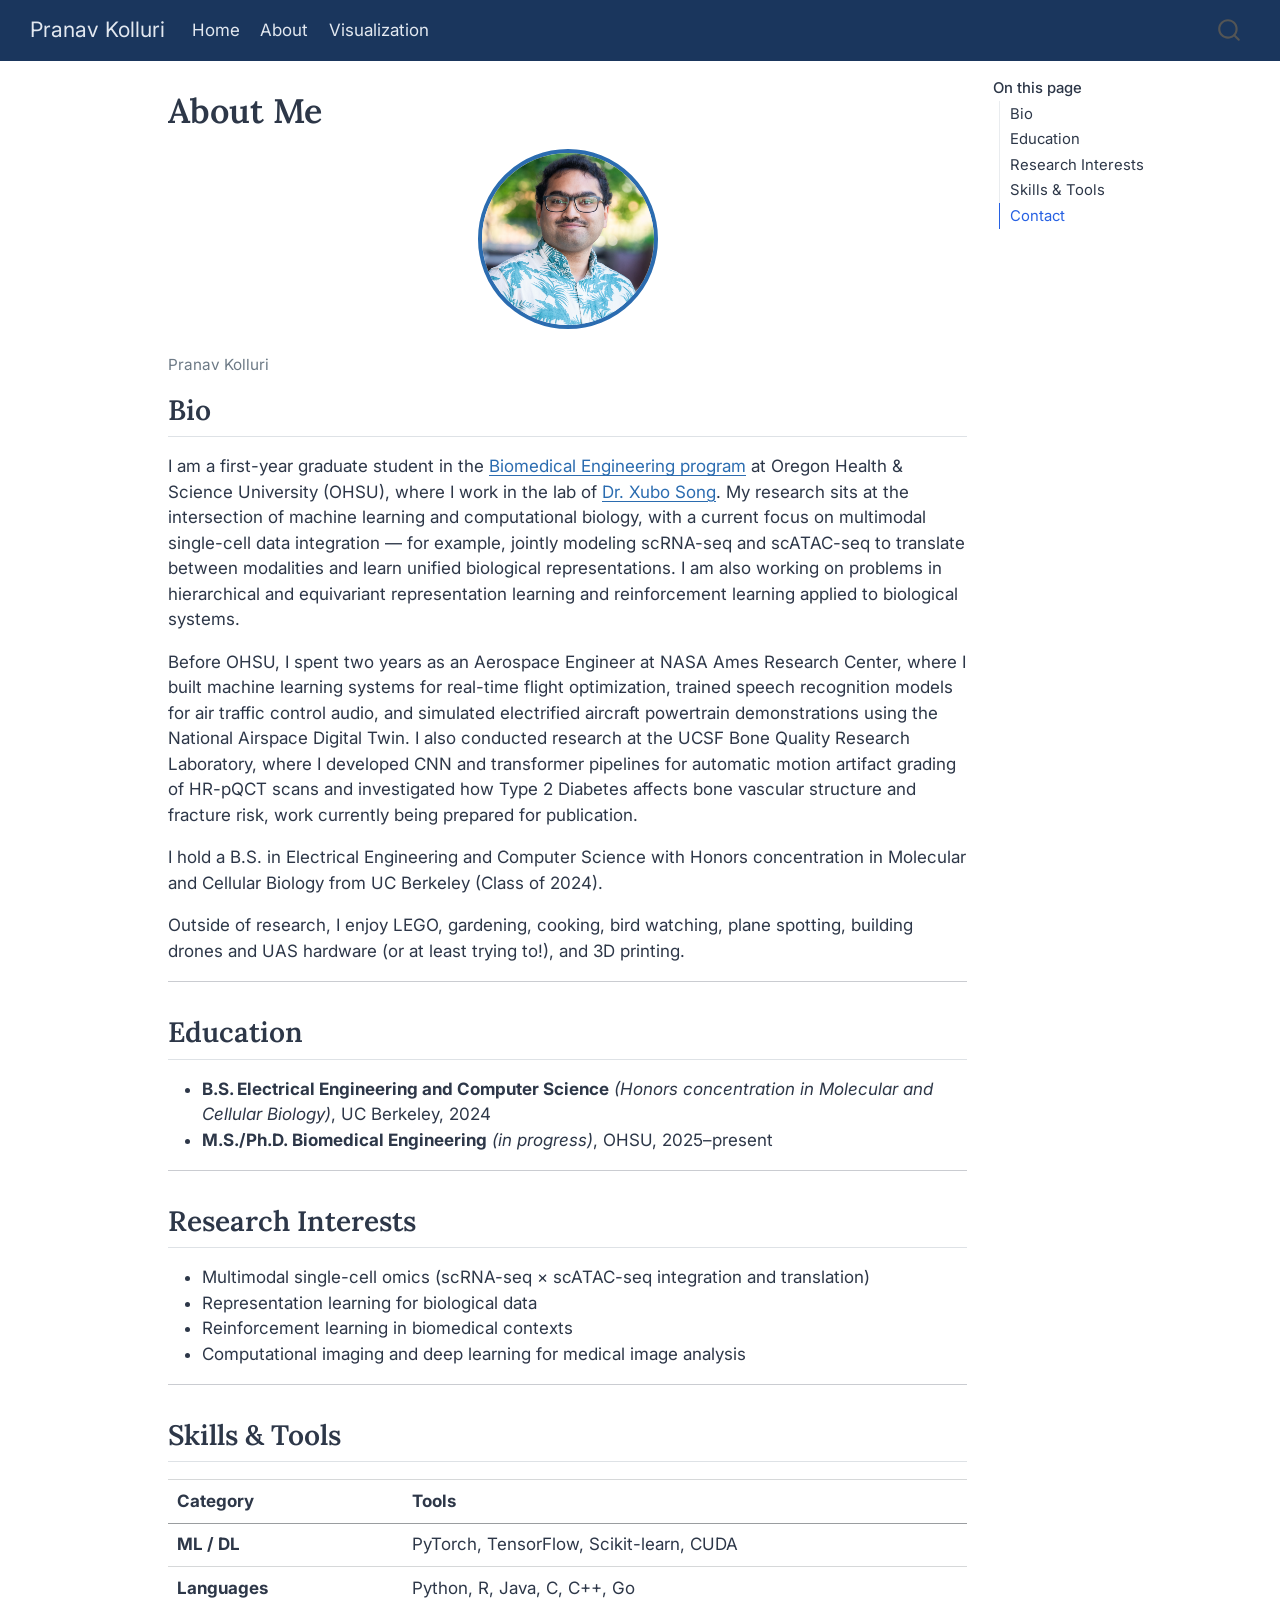
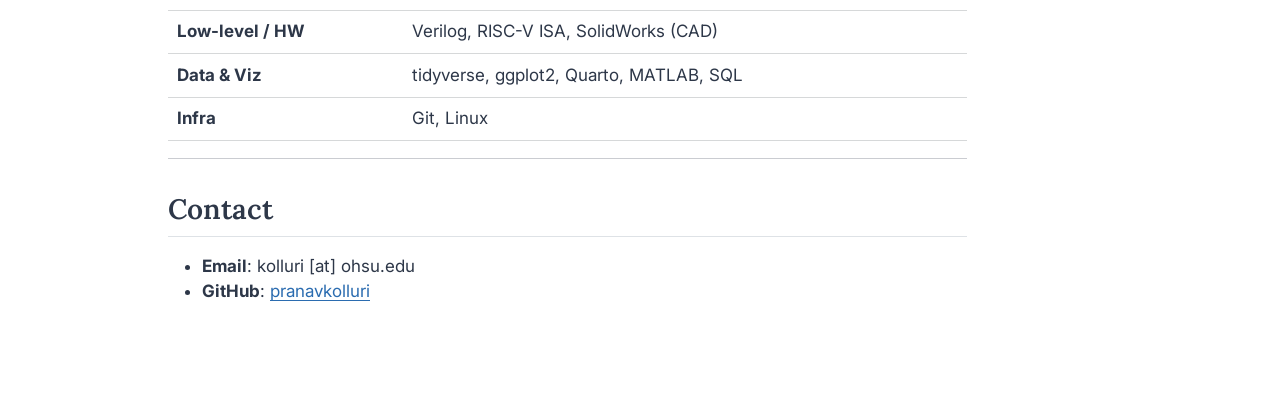
==== docs/about.html @ 1c48c171 "Initial portfolio site" ====
<!DOCTYPE html>
<html xmlns="http://www.w3.org/1999/xhtml" lang="en" xml:lang="en"><head>

<meta charset="utf-8">
<meta name="generator" content="quarto-1.9.37">

<meta name="viewport" content="width=device-width, initial-scale=1.0, user-scalable=yes">


<title>About Me – Pranav Kolluri</title>
<style>
/* Default styles provided by pandoc.
** See https://pandoc.org/MANUAL.html#variables-for-html for config info.
*/
code{white-space: pre-wrap;}
span.smallcaps{font-variant: small-caps;}
div.columns{display: flex; gap: min(4vw, 1.5em);}
div.column{flex: auto; overflow-x: auto;}
div.hanging-indent{margin-left: 1.5em; text-indent: -1.5em;}
ul.task-list{list-style: none;}
ul.task-list li input[type="checkbox"] {
  width: 0.8em;
  margin: 0 0.8em 0.2em -1em; /* quarto-specific, see https://github.com/quarto-dev/quarto-cli/issues/4556 */ 
  vertical-align: middle;
}
</style>


<script src="site_libs/quarto-nav/quarto-nav.js"></script>
<script src="site_libs/quarto-nav/headroom.min.js"></script>
<script src="site_libs/clipboard/clipboard.min.js"></script>
<script src="site_libs/quarto-search/autocomplete.umd.js"></script>
<script src="site_libs/quarto-search/fuse.min.js"></script>
<script src="site_libs/quarto-search/quarto-search.js"></script>
<meta name="quarto:offset" content="./">
<script src="site_libs/quarto-html/quarto.js" type="module"></script>
<script src="site_libs/quarto-html/tabsets/tabsets.js" type="module"></script>
<script src="site_libs/quarto-html/popper.min.js"></script>
<script src="site_libs/quarto-html/tippy.umd.min.js"></script>
<script src="site_libs/quarto-html/anchor.min.js"></script>
<link href="site_libs/quarto-html/tippy.css" rel="stylesheet">
<link href="site_libs/quarto-html/quarto-syntax-highlighting-7f8f88aac4f3542376d5c11b86a4c14d.css" rel="stylesheet" id="quarto-text-highlighting-styles">
<script src="site_libs/bootstrap/bootstrap.min.js"></script>
<link href="site_libs/bootstrap/bootstrap-icons.css" rel="stylesheet">
<link href="site_libs/bootstrap/bootstrap-158031087360bce0ff56dc785ce39e06.min.css" rel="stylesheet" append-hash="true" id="quarto-bootstrap" data-mode="light">
<script id="quarto-search-options" type="application/json">{
  "location": "navbar",
  "copy-button": false,
  "collapse-after": 3,
  "panel-placement": "end",
  "type": "overlay",
  "limit": 50,
  "keyboard-shortcut": [
    "f",
    "/",
    "s"
  ],
  "show-item-context": false,
  "language": {
    "search-no-results-text": "No results",
    "search-matching-documents-text": "matching documents",
    "search-copy-link-title": "Copy link to search",
    "search-hide-matches-text": "Hide additional matches",
    "search-more-match-text": "more match in this document",
    "search-more-matches-text": "more matches in this document",
    "search-clear-button-title": "Clear",
    "search-text-placeholder": "",
    "search-detached-cancel-button-title": "Cancel",
    "search-submit-button-title": "Submit",
    "search-label": "Search"
  }
}</script>


<link rel="stylesheet" href="styles.css">
</head>

<body class="nav-fixed quarto-light">

<div id="quarto-search-results"></div>
  <header id="quarto-header" class="headroom fixed-top">
    <nav class="navbar navbar-expand-lg " data-bs-theme="dark">
      <div class="navbar-container container-fluid">
      <div class="navbar-brand-container mx-auto">
    <a class="navbar-brand" href="./index.html">
    <span class="navbar-title">Pranav Kolluri</span>
    </a>
  </div>
            <div id="quarto-search" class="" title="Search"></div>
          <button class="navbar-toggler" type="button" data-bs-toggle="collapse" data-bs-target="#navbarCollapse" aria-controls="navbarCollapse" role="menu" aria-expanded="false" aria-label="Toggle navigation" onclick="if (window.quartoToggleHeadroom) { window.quartoToggleHeadroom(); }">
  <span class="navbar-toggler-icon"></span>
</button>
          <div class="collapse navbar-collapse" id="navbarCollapse">
            <ul class="navbar-nav navbar-nav-scroll me-auto">
  <li class="nav-item">
    <a class="nav-link" href="./index.html"> 
<span class="menu-text">Home</span></a>
  </li>  
  <li class="nav-item">
    <a class="nav-link active" href="./about.html" aria-current="page"> 
<span class="menu-text">About</span></a>
  </li>  
  <li class="nav-item">
    <a class="nav-link" href="./visualization.html"> 
<span class="menu-text">Visualization</span></a>
  </li>  
</ul>
          </div> <!-- /navcollapse -->
            <div class="quarto-navbar-tools">
</div>
      </div> <!-- /container-fluid -->
    </nav>
</header>
<!-- content -->
<div id="quarto-content" class="quarto-container page-columns page-rows-contents page-layout-article page-navbar">
<!-- sidebar -->
<!-- margin-sidebar -->
    <div id="quarto-margin-sidebar" class="sidebar margin-sidebar">
        <nav id="TOC" role="doc-toc" class="toc-active">
    <h2 id="toc-title">On this page</h2>
   
  <ul>
  <li><a href="#bio" id="toc-bio" class="nav-link active" data-scroll-target="#bio">Bio</a></li>
  <li><a href="#education" id="toc-education" class="nav-link" data-scroll-target="#education">Education</a></li>
  <li><a href="#research-interests" id="toc-research-interests" class="nav-link" data-scroll-target="#research-interests">Research Interests</a></li>
  <li><a href="#skills-tools" id="toc-skills-tools" class="nav-link" data-scroll-target="#skills-tools">Skills &amp; Tools</a></li>
  <li><a href="#contact" id="toc-contact" class="nav-link" data-scroll-target="#contact">Contact</a></li>
  </ul>
</nav>
    </div>
<!-- main -->
<main class="content" id="quarto-document-content">

<header id="title-block-header" class="quarto-title-block default">
<div class="quarto-title">
<h1 class="title">About Me</h1>
</div>



<div class="quarto-title-meta">

    
  
    
  </div>
  


</header>


<div class="quarto-figure quarto-figure-center">
<figure class="figure">
<p><img src="pjk_headshot.jpg" class="profile-photo img-fluid figure-img"></p>
<figcaption>Pranav Kolluri</figcaption>
</figure>
</div>
<section id="bio" class="level2">
<h2 class="anchored" data-anchor-id="bio">Bio</h2>
<p>I am a first-year graduate student in the <a href="https://www.ohsu.edu/school-of-medicine/biomedical-engineering">Biomedical Engineering program</a> at Oregon Health &amp; Science University (OHSU), where I work in the lab of <a href="https://www.ohsu.edu/people/xubo-song-phd">Dr.&nbsp;Xubo Song</a>. My research sits at the intersection of machine learning and computational biology, with a current focus on multimodal single-cell data integration — for example, jointly modeling scRNA-seq and scATAC-seq to translate between modalities and learn unified biological representations. I am also working on problems in hierarchical and equivariant representation learning and reinforcement learning applied to biological systems.</p>
<p>Before OHSU, I spent two years as an Aerospace Engineer at NASA Ames Research Center, where I built machine learning systems for real-time flight optimization, trained speech recognition models for air traffic control audio, and simulated electrified aircraft powertrain demonstrations using the National Airspace Digital Twin. I also conducted research at the UCSF Bone Quality Research Laboratory, where I developed CNN and transformer pipelines for automatic motion artifact grading of HR-pQCT scans and investigated how Type 2 Diabetes affects bone vascular structure and fracture risk, work currently being prepared for publication.</p>
<p>I hold a B.S. in Electrical Engineering and Computer Science with Honors concentration in Molecular and Cellular Biology from UC Berkeley (Class of 2024).</p>
<p>Outside of research, I enjoy LEGO, gardening, cooking, bird watching, plane spotting, building drones and UAS hardware (or at least trying to!), and 3D printing.</p>
<hr>
</section>
<section id="education" class="level2">
<h2 class="anchored" data-anchor-id="education">Education</h2>
<ul>
<li><strong>B.S. Electrical Engineering and Computer Science</strong> <em>(Honors concentration in Molecular and Cellular Biology)</em>, UC Berkeley, 2024</li>
<li><strong>M.S./Ph.D.&nbsp;Biomedical Engineering</strong> <em>(in progress)</em>, OHSU, 2025–present</li>
</ul>
<hr>
</section>
<section id="research-interests" class="level2">
<h2 class="anchored" data-anchor-id="research-interests">Research Interests</h2>
<ul>
<li>Multimodal single-cell omics (scRNA-seq × scATAC-seq integration and translation)</li>
<li>Representation learning for biological data</li>
<li>Reinforcement learning in biomedical contexts</li>
<li>Computational imaging and deep learning for medical image analysis</li>
</ul>
<hr>
</section>
<section id="skills-tools" class="level2">
<h2 class="anchored" data-anchor-id="skills-tools">Skills &amp; Tools</h2>
<table class="caption-top table">
<thead>
<tr class="header">
<th>Category</th>
<th>Tools</th>
</tr>
</thead>
<tbody>
<tr class="odd">
<td><strong>ML / DL</strong></td>
<td>PyTorch, TensorFlow, Scikit-learn, CUDA</td>
</tr>
<tr class="even">
<td><strong>Languages</strong></td>
<td>Python, R, Java, C, C++, Go</td>
</tr>
<tr class="odd">
<td><strong>Low-level / HW</strong></td>
<td>Verilog, RISC-V ISA, SolidWorks (CAD)</td>
</tr>
<tr class="even">
<td><strong>Data &amp; Viz</strong></td>
<td>tidyverse, ggplot2, Quarto, MATLAB, SQL</td>
</tr>
<tr class="odd">
<td><strong>Infra</strong></td>
<td>Git, Linux</td>
</tr>
</tbody>
</table>
<hr>
</section>
<section id="contact" class="level2">
<h2 class="anchored" data-anchor-id="contact">Contact</h2>
<ul>
<li><strong>Email</strong>: kolluri [at] ohsu.edu</li>
<li><strong>GitHub</strong>: <a href="https://github.com/pranavkolluri">pranavkolluri</a></li>
</ul>


</section>

</main> <!-- /main -->
<script id="quarto-html-after-body" type="application/javascript">
  window.document.addEventListener("DOMContentLoaded", function (event) {
    const icon = "";
    const anchorJS = new window.AnchorJS();
    anchorJS.options = {
      placement: 'right',
      icon: icon
    };
    anchorJS.add('.anchored');
    const isCodeAnnotation = (el) => {
      for (const clz of el.classList) {
        if (clz.startsWith('code-annotation-')) {                     
          return true;
        }
      }
      return false;
    }
    const onCopySuccess = function(e) {
      // button target
      const button = e.trigger;
      // don't keep focus
      button.blur();
      // flash "checked"
      button.classList.add('code-copy-button-checked');
      var currentTitle = button.getAttribute("title");
      button.setAttribute("title", "Copied!");
      let tooltip;
      if (window.bootstrap) {
        button.setAttribute("data-bs-toggle", "tooltip");
        button.setAttribute("data-bs-placement", "left");
        button.setAttribute("data-bs-title", "Copied!");
        tooltip = new bootstrap.Tooltip(button, 
          { trigger: "manual", 
            customClass: "code-copy-button-tooltip",
            offset: [0, -8]});
        tooltip.show();    
      }
      setTimeout(function() {
        if (tooltip) {
          tooltip.hide();
          button.removeAttribute("data-bs-title");
          button.removeAttribute("data-bs-toggle");
          button.removeAttribute("data-bs-placement");
        }
        button.setAttribute("title", currentTitle);
        button.classList.remove('code-copy-button-checked');
      }, 1000);
      // clear code selection
      e.clearSelection();
    }
    const getTextToCopy = function(trigger) {
      const outerScaffold = trigger.parentElement.cloneNode(true);
      const codeEl = outerScaffold.querySelector('code');
      for (const childEl of codeEl.children) {
        if (isCodeAnnotation(childEl)) {
          childEl.remove();
        }
      }
      return codeEl.innerText;
    }
    const clipboard = new window.ClipboardJS('.code-copy-button:not([data-in-quarto-modal])', {
      text: getTextToCopy
    });
    clipboard.on('success', onCopySuccess);
    if (window.document.getElementById('quarto-embedded-source-code-modal')) {
      const clipboardModal = new window.ClipboardJS('.code-copy-button[data-in-quarto-modal]', {
        text: getTextToCopy,
        container: window.document.getElementById('quarto-embedded-source-code-modal')
      });
      clipboardModal.on('success', onCopySuccess);
    }
      var localhostRegex = new RegExp(/^(?:http|https):\/\/localhost\:?[0-9]*\//);
      var mailtoRegex = new RegExp(/^mailto:/);
        var filterRegex = new RegExp("https:\/\/pranavkolluri\.github\.io\/personal_website");
      var isInternal = (href) => {
          return filterRegex.test(href) || localhostRegex.test(href) || mailtoRegex.test(href);
      }
      // Inspect non-navigation links and adorn them if external
     var links = window.document.querySelectorAll('a[href]:not(.nav-link):not(.navbar-brand):not(.toc-action):not(.sidebar-link):not(.sidebar-item-toggle):not(.pagination-link):not(.no-external):not([aria-hidden]):not(.dropdown-item):not(.quarto-navigation-tool):not(.about-link)');
      for (var i=0; i<links.length; i++) {
        const link = links[i];
        if (!isInternal(link.href)) {
          // undo the damage that might have been done by quarto-nav.js in the case of
          // links that we want to consider external
          if (link.dataset.originalHref !== undefined) {
            link.href = link.dataset.originalHref;
          }
        }
      }
    function tippyHover(el, contentFn, onTriggerFn, onUntriggerFn) {
      const config = {
        allowHTML: true,
        maxWidth: 500,
        delay: 100,
        arrow: false,
        appendTo: function(el) {
            return el.parentElement;
        },
        interactive: true,
        interactiveBorder: 10,
        theme: 'quarto',
        placement: 'bottom-start',
      };
      if (contentFn) {
        config.content = contentFn;
      }
      if (onTriggerFn) {
        config.onTrigger = onTriggerFn;
      }
      if (onUntriggerFn) {
        config.onUntrigger = onUntriggerFn;
      }
      window.tippy(el, config); 
    }
    const noterefs = window.document.querySelectorAll('a[role="doc-noteref"]');
    for (var i=0; i<noterefs.length; i++) {
      const ref = noterefs[i];
      tippyHover(ref, function() {
        // use id or data attribute instead here
        let href = ref.getAttribute('data-footnote-href') || ref.getAttribute('href');
        try { href = new URL(href).hash; } catch {}
        const id = href.replace(/^#\/?/, "");
        const note = window.document.getElementById(id);
        if (note) {
          return note.innerHTML;
        } else {
          return "";
        }
      });
    }
    const xrefs = window.document.querySelectorAll('a.quarto-xref');
    const processXRef = (id, note) => {
      // Strip column container classes
      const stripColumnClz = (el) => {
        el.classList.remove("page-full", "page-columns");
        if (el.children) {
          for (const child of el.children) {
            stripColumnClz(child);
          }
        }
      }
      stripColumnClz(note)
      if (id === null || id.startsWith('sec-')) {
        // Special case sections, only their first couple elements
        const container = document.createElement("div");
        if (note.children && note.children.length > 2) {
          container.appendChild(note.children[0].cloneNode(true));
          for (let i = 1; i < note.children.length; i++) {
            const child = note.children[i];
            if (child.tagName === "P" && child.innerText === "") {
              continue;
            } else {
              container.appendChild(child.cloneNode(true));
              break;
            }
          }
          if (window.Quarto?.typesetMath) {
            window.Quarto.typesetMath(container);
          }
          return container.innerHTML
        } else {
          if (window.Quarto?.typesetMath) {
            window.Quarto.typesetMath(note);
          }
          return note.innerHTML;
        }
      } else {
        // Remove any anchor links if they are present
        const anchorLink = note.querySelector('a.anchorjs-link');
        if (anchorLink) {
          anchorLink.remove();
        }
        if (window.Quarto?.typesetMath) {
          window.Quarto.typesetMath(note);
        }
        if (note.classList.contains("callout")) {
          return note.outerHTML;
        } else {
          return note.innerHTML;
        }
      }
    }
    for (var i=0; i<xrefs.length; i++) {
      const xref = xrefs[i];
      tippyHover(xref, undefined, function(instance) {
        instance.disable();
        let url = xref.getAttribute('href');
        let hash = undefined; 
        if (url.startsWith('#')) {
          hash = url;
        } else {
          try { hash = new URL(url).hash; } catch {}
        }
        if (hash) {
          const id = hash.replace(/^#\/?/, "");
          const note = window.document.getElementById(id);
          if (note !== null) {
            try {
              const html = processXRef(id, note.cloneNode(true));
              instance.setContent(html);
            } finally {
              instance.enable();
              instance.show();
            }
          } else {
            // See if we can fetch this
            fetch(url.split('#')[0])
            .then(res => res.text())
            .then(html => {
              const parser = new DOMParser();
              const htmlDoc = parser.parseFromString(html, "text/html");
              const note = htmlDoc.getElementById(id);
              if (note !== null) {
                const html = processXRef(id, note);
                instance.setContent(html);
              } 
            }).finally(() => {
              instance.enable();
              instance.show();
            });
          }
        } else {
          // See if we can fetch a full url (with no hash to target)
          // This is a special case and we should probably do some content thinning / targeting
          fetch(url)
          .then(res => res.text())
          .then(html => {
            const parser = new DOMParser();
            const htmlDoc = parser.parseFromString(html, "text/html");
            const note = htmlDoc.querySelector('main.content');
            if (note !== null) {
              // This should only happen for chapter cross references
              // (since there is no id in the URL)
              // remove the first header
              if (note.children.length > 0 && note.children[0].tagName === "HEADER") {
                note.children[0].remove();
              }
              const html = processXRef(null, note);
              instance.setContent(html);
            } 
          }).finally(() => {
            instance.enable();
            instance.show();
          });
        }
      }, function(instance) {
      });
    }
        let selectedAnnoteEl;
        const selectorForAnnotation = ( cell, annotation) => {
          let cellAttr = 'data-code-cell="' + cell + '"';
          let lineAttr = 'data-code-annotation="' +  annotation + '"';
          const selector = 'span[' + cellAttr + '][' + lineAttr + ']';
          return selector;
        }
        const selectCodeLines = (annoteEl) => {
          const doc = window.document;
          const targetCell = annoteEl.getAttribute("data-target-cell");
          const targetAnnotation = annoteEl.getAttribute("data-target-annotation");
          const annoteSpan = window.document.querySelector(selectorForAnnotation(targetCell, targetAnnotation));
          const lines = annoteSpan.getAttribute("data-code-lines").split(",");
          const lineIds = lines.map((line) => {
            return targetCell + "-" + line;
          })
          let top = null;
          let height = null;
          let parent = null;
          if (lineIds.length > 0) {
              //compute the position of the single el (top and bottom and make a div)
              const el = window.document.getElementById(lineIds[0]);
              top = el.offsetTop;
              height = el.offsetHeight;
              parent = el.parentElement.parentElement;
            if (lineIds.length > 1) {
              const lastEl = window.document.getElementById(lineIds[lineIds.length - 1]);
              const bottom = lastEl.offsetTop + lastEl.offsetHeight;
              height = bottom - top;
            }
            if (top !== null && height !== null && parent !== null) {
              // cook up a div (if necessary) and position it 
              let div = window.document.getElementById("code-annotation-line-highlight");
              if (div === null) {
                div = window.document.createElement("div");
                div.setAttribute("id", "code-annotation-line-highlight");
                div.style.position = 'absolute';
                parent.appendChild(div);
              }
              div.style.top = top - 2 + "px";
              div.style.height = height + 4 + "px";
              div.style.left = 0;
              let gutterDiv = window.document.getElementById("code-annotation-line-highlight-gutter");
              if (gutterDiv === null) {
                gutterDiv = window.document.createElement("div");
                gutterDiv.setAttribute("id", "code-annotation-line-highlight-gutter");
                gutterDiv.style.position = 'absolute';
                const codeCell = window.document.getElementById(targetCell);
                const gutter = codeCell.querySelector('.code-annotation-gutter');
                gutter.appendChild(gutterDiv);
              }
              gutterDiv.style.top = top - 2 + "px";
              gutterDiv.style.height = height + 4 + "px";
            }
            selectedAnnoteEl = annoteEl;
          }
        };
        const unselectCodeLines = () => {
          const elementsIds = ["code-annotation-line-highlight", "code-annotation-line-highlight-gutter"];
          elementsIds.forEach((elId) => {
            const div = window.document.getElementById(elId);
            if (div) {
              div.remove();
            }
          });
          selectedAnnoteEl = undefined;
        };
          // Handle positioning of the toggle
      window.addEventListener(
        "resize",
        throttle(() => {
          elRect = undefined;
          if (selectedAnnoteEl) {
            selectCodeLines(selectedAnnoteEl);
          }
        }, 10)
      );
      function throttle(fn, ms) {
      let throttle = false;
      let timer;
        return (...args) => {
          if(!throttle) { // first call gets through
              fn.apply(this, args);
              throttle = true;
          } else { // all the others get throttled
              if(timer) clearTimeout(timer); // cancel #2
              timer = setTimeout(() => {
                fn.apply(this, args);
                timer = throttle = false;
              }, ms);
          }
        };
      }
        // Attach click handler to the DT
        const annoteDls = window.document.querySelectorAll('dt[data-target-cell]');
        for (const annoteDlNode of annoteDls) {
          annoteDlNode.addEventListener('click', (event) => {
            const clickedEl = event.target;
            if (clickedEl !== selectedAnnoteEl) {
              unselectCodeLines();
              const activeEl = window.document.querySelector('dt[data-target-cell].code-annotation-active');
              if (activeEl) {
                activeEl.classList.remove('code-annotation-active');
              }
              selectCodeLines(clickedEl);
              clickedEl.classList.add('code-annotation-active');
            } else {
              // Unselect the line
              unselectCodeLines();
              clickedEl.classList.remove('code-annotation-active');
            }
          });
        }
    const findCites = (el) => {
      const parentEl = el.parentElement;
      if (parentEl) {
        const cites = parentEl.dataset.cites;
        if (cites) {
          return {
            el,
            cites: cites.split(' ')
          };
        } else {
          return findCites(el.parentElement)
        }
      } else {
        return undefined;
      }
    };
    var bibliorefs = window.document.querySelectorAll('a[role="doc-biblioref"]');
    for (var i=0; i<bibliorefs.length; i++) {
      const ref = bibliorefs[i];
      const citeInfo = findCites(ref);
      if (citeInfo) {
        tippyHover(citeInfo.el, function() {
          var popup = window.document.createElement('div');
          citeInfo.cites.forEach(function(cite) {
            var citeDiv = window.document.createElement('div');
            citeDiv.classList.add('hanging-indent');
            citeDiv.classList.add('csl-entry');
            var biblioDiv = window.document.getElementById('ref-' + cite);
            if (biblioDiv) {
              citeDiv.innerHTML = biblioDiv.innerHTML;
            }
            popup.appendChild(citeDiv);
          });
          return popup.innerHTML;
        });
      }
    }
  });
  </script>
</div> <!-- /content -->




</body></html>
---- docs/site_libs/quarto-html/tippy.css ----
.tippy-box[data-animation=fade][data-state=hidden]{opacity:0}[data-tippy-root]{max-width:calc(100vw - 10px)}.tippy-box{position:relative;background-color:#333;color:#fff;border-radius:4px;font-size:14px;line-height:1.4;white-space:normal;outline:0;transition-property:transform,visibility,opacity}.tippy-box[data-placement^=top]>.tippy-arrow{bottom:0}.tippy-box[data-placement^=top]>.tippy-arrow:before{bottom:-7px;left:0;border-width:8px 8px 0;border-top-color:initial;transform-origin:center top}.tippy-box[data-placement^=bottom]>.tippy-arrow{top:0}.tippy-box[data-placement^=bottom]>.tippy-arrow:before{top:-7px;left:0;border-width:0 8px 8px;border-bottom-color:initial;transform-origin:center bottom}.tippy-box[data-placement^=left]>.tippy-arrow{right:0}.tippy-box[data-placement^=left]>.tippy-arrow:before{border-width:8px 0 8px 8px;border-left-color:initial;right:-7px;transform-origin:center left}.tippy-box[data-placement^=right]>.tippy-arrow{left:0}.tippy-box[data-placement^=right]>.tippy-arrow:before{left:-7px;border-width:8px 8px 8px 0;border-right-color:initial;transform-origin:center right}.tippy-box[data-inertia][data-state=visible]{transition-timing-function:cubic-bezier(.54,1.5,.38,1.11)}.tippy-arrow{width:16px;height:16px;color:#333}.tippy-arrow:before{content:"";position:absolute;border-color:transparent;border-style:solid}.tippy-content{position:relative;padding:5px 9px;z-index:1}
---- docs/site_libs/quarto-html/quarto-syntax-highlighting-7f8f88aac4f3542376d5c11b86a4c14d.css ----
/* quarto syntax highlight colors */
:root {
  --quarto-hl-ot-color: #003B4F;
  --quarto-hl-at-color: #657422;
  --quarto-hl-ss-color: #20794D;
  --quarto-hl-an-color: #5E5E5E;
  --quarto-hl-fu-color: #4758AB;
  --quarto-hl-st-color: #20794D;
  --quarto-hl-cf-color: #003B4F;
  --quarto-hl-op-color: #5E5E5E;
  --quarto-hl-er-color: #AD0000;
  --quarto-hl-bn-color: #AD0000;
  --quarto-hl-al-color: #AD0000;
  --quarto-hl-va-color: #111111;
  --quarto-hl-bu-color: inherit;
  --quarto-hl-ex-color: inherit;
  --quarto-hl-pp-color: #AD0000;
  --quarto-hl-in-color: #5E5E5E;
  --quarto-hl-vs-color: #20794D;
  --quarto-hl-wa-color: #5E5E5E;
  --quarto-hl-do-color: #5E5E5E;
  --quarto-hl-im-color: #00769E;
  --quarto-hl-ch-color: #20794D;
  --quarto-hl-dt-color: #AD0000;
  --quarto-hl-fl-color: #AD0000;
  --quarto-hl-co-color: #5E5E5E;
  --quarto-hl-cv-color: #5E5E5E;
  --quarto-hl-cn-color: #8f5902;
  --quarto-hl-sc-color: #5E5E5E;
  --quarto-hl-dv-color: #AD0000;
  --quarto-hl-kw-color: #003B4F;
}

/* other quarto variables */
:root {
  --quarto-font-monospace: SFMono-Regular, Menlo, Monaco, Consolas, "Liberation Mono", "Courier New", monospace;
}

/* syntax highlight based on Pandoc's rules */
pre > code.sourceCode > span {
  color: #003B4F;
}

code.sourceCode > span {
  color: #003B4F;
}

div.sourceCode,
div.sourceCode pre.sourceCode {
  color: #003B4F;
}

/* Normal */
code span {
  color: #003B4F;
}

/* Alert */
code span.al {
  color: #AD0000;
  font-style: inherit;
}

/* Annotation */
code span.an {
  color: #5E5E5E;
  font-style: inherit;
}

/* Attribute */
code span.at {
  color: #657422;
  font-style: inherit;
}

/* BaseN */
code span.bn {
  color: #AD0000;
  font-style: inherit;
}

/* BuiltIn */
code span.bu {
  font-style: inherit;
}

/* ControlFlow */
code span.cf {
  color: #003B4F;
  font-weight: bold;
  font-style: inherit;
}

/* Char */
code span.ch {
  color: #20794D;
  font-style: inherit;
}

/* Constant */
code span.cn {
  color: #8f5902;
  font-style: inherit;
}

/* Comment */
code span.co {
  color: #5E5E5E;
  font-style: inherit;
}

/* CommentVar */
code span.cv {
  color: #5E5E5E;
  font-style: italic;
}

/* Documentation */
code span.do {
  color: #5E5E5E;
  font-style: italic;
}

/* DataType */
code span.dt {
  color: #AD0000;
  font-style: inherit;
}

/* DecVal */
code span.dv {
  color: #AD0000;
  font-style: inherit;
}

/* Error */
code span.er {
  color: #AD0000;
  font-style: inherit;
}

/* Extension */
code span.ex {
  font-style: inherit;
}

/* Float */
code span.fl {
  color: #AD0000;
  font-style: inherit;
}

/* Function */
code span.fu {
  color: #4758AB;
  font-style: inherit;
}

/* Import */
code span.im {
  color: #00769E;
  font-style: inherit;
}

/* Information */
code span.in {
  color: #5E5E5E;
  font-style: inherit;
}

/* Keyword */
code span.kw {
  color: #003B4F;
  font-weight: bold;
  font-style: inherit;
}

/* Operator */
code span.op {
  color: #5E5E5E;
  font-style: inherit;
}

/* Other */
code span.ot {
  color: #003B4F;
  font-style: inherit;
}

/* Preprocessor */
code span.pp {
  color: #AD0000;
  font-style: inherit;
}

/* SpecialChar */
code span.sc {
  color: #5E5E5E;
  font-style: inherit;
}

/* SpecialString */
code span.ss {
  color: #20794D;
  font-style: inherit;
}

/* String */
code span.st {
  color: #20794D;
  font-style: inherit;
}

/* Variable */
code span.va {
  color: #111111;
  font-style: inherit;
}

/* VerbatimString */
code span.vs {
  color: #20794D;
  font-style: inherit;
}

/* Warning */
code span.wa {
  color: #5E5E5E;
  font-style: italic;
}

.prevent-inlining {
  content: "</";
}

/*# sourceMappingURL=789ad8cd35626ba772517505b42a116e.css.map */
---- docs/styles.css ----
@import url('https://fonts.googleapis.com/css2?family=Inter:ital,wght@0,300;0,400;0,600;1,400&family=Lora:wght@400;600&display=swap');

body {
  font-family: 'Inter', sans-serif;
  font-weight: 400;
  color: #2d3748;
}

h1, h2, h3, h4 {
  font-family: 'Lora', serif;
  font-weight: 600;
}

.navbar {
  background-color: #1a365d !important;
}

.navbar-brand, .navbar .nav-link {
  color: #e2e8f0 !important;
}

.navbar .nav-link:hover {
  color: #ffffff !important;
}

a {
  color: #2b6cb0;
}

a:hover {
  color: #1a365d;
}

.hero-text {
  padding: 2rem 0 1rem 0;
}

.profile-photo {
  border-radius: 50%;
  width: 180px;
  height: 180px;
  object-fit: cover;
  object-position: center 20%;
  border: 4px solid #2b6cb0;
  display: block;
  margin: 0 auto 1.5rem auto;
}

code {
  font-size: 0.875em;
}
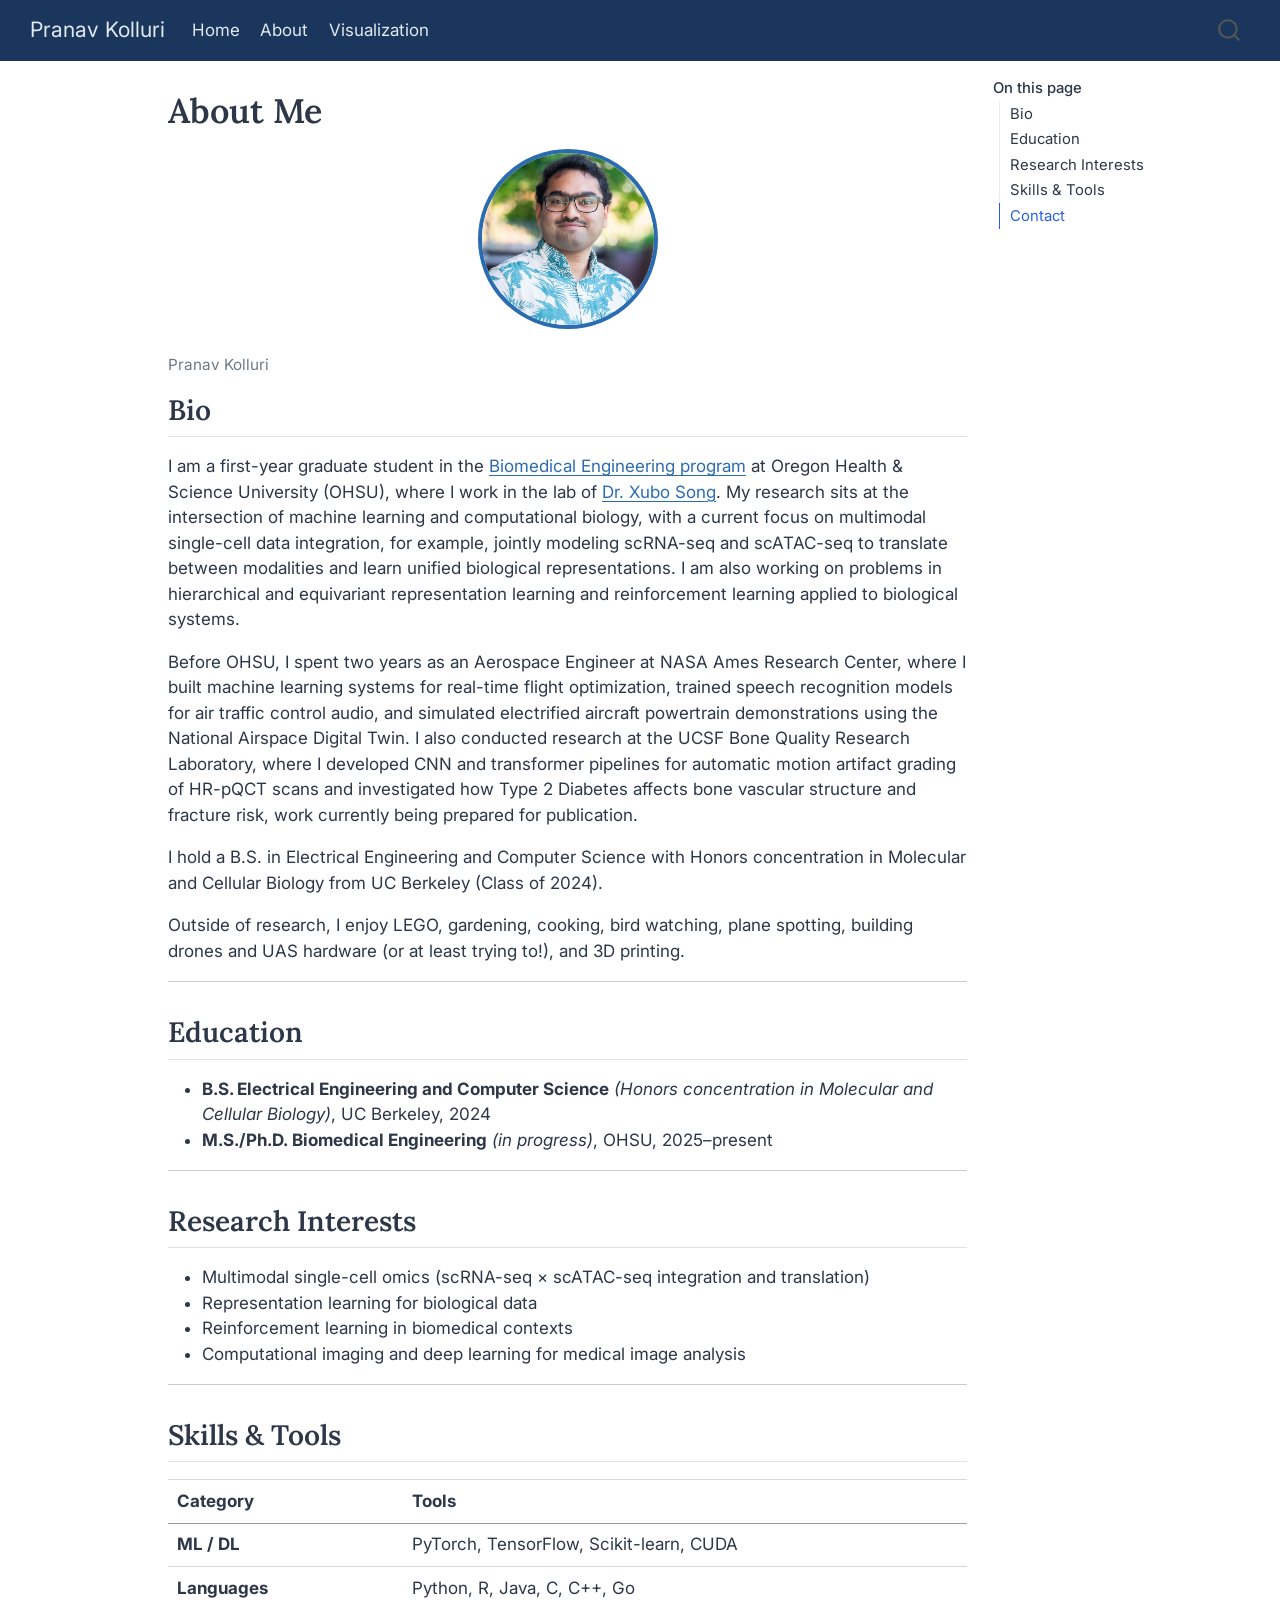
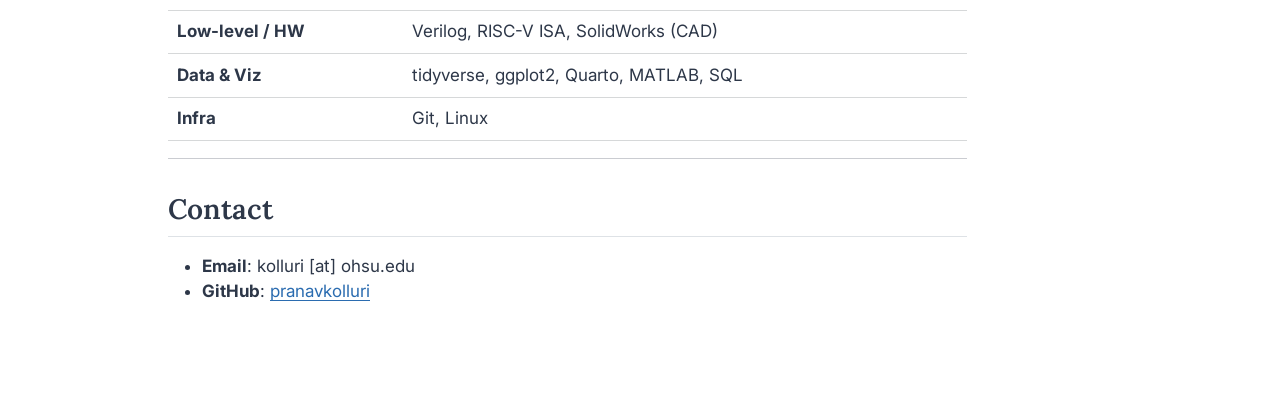
==== commit f435dd9c: "Updated bio to fix grammar" ====
--- a/docs/about.html
+++ b/docs/about.html
@@ -158,7 +158,7 @@
 </div>
 <section id="bio" class="level2">
 <h2 class="anchored" data-anchor-id="bio">Bio</h2>
-<p>I am a first-year graduate student in the <a href="https://www.ohsu.edu/school-of-medicine/biomedical-engineering">Biomedical Engineering program</a> at Oregon Health &amp; Science University (OHSU), where I work in the lab of <a href="https://www.ohsu.edu/people/xubo-song-phd">Dr.&nbsp;Xubo Song</a>. My research sits at the intersection of machine learning and computational biology, with a current focus on multimodal single-cell data integration — for example, jointly modeling scRNA-seq and scATAC-seq to translate between modalities and learn unified biological representations. I am also working on problems in hierarchical and equivariant representation learning and reinforcement learning applied to biological systems.</p>
+<p>I am a first-year graduate student in the <a href="https://www.ohsu.edu/school-of-medicine/biomedical-engineering">Biomedical Engineering program</a> at Oregon Health &amp; Science University (OHSU), where I work in the lab of <a href="https://www.ohsu.edu/people/xubo-song-phd">Dr.&nbsp;Xubo Song</a>. My research sits at the intersection of machine learning and computational biology, with a current focus on multimodal single-cell data integration, for example, jointly modeling scRNA-seq and scATAC-seq to translate between modalities and learn unified biological representations. I am also working on problems in hierarchical and equivariant representation learning and reinforcement learning applied to biological systems.</p>
 <p>Before OHSU, I spent two years as an Aerospace Engineer at NASA Ames Research Center, where I built machine learning systems for real-time flight optimization, trained speech recognition models for air traffic control audio, and simulated electrified aircraft powertrain demonstrations using the National Airspace Digital Twin. I also conducted research at the UCSF Bone Quality Research Laboratory, where I developed CNN and transformer pipelines for automatic motion artifact grading of HR-pQCT scans and investigated how Type 2 Diabetes affects bone vascular structure and fracture risk, work currently being prepared for publication.</p>
 <p>I hold a B.S. in Electrical Engineering and Computer Science with Honors concentration in Molecular and Cellular Biology from UC Berkeley (Class of 2024).</p>
 <p>Outside of research, I enjoy LEGO, gardening, cooking, bird watching, plane spotting, building drones and UAS hardware (or at least trying to!), and 3D printing.</p>
@@ -300,7 +300,7 @@
     }
       var localhostRegex = new RegExp(/^(?:http|https):\/\/localhost\:?[0-9]*\//);
       var mailtoRegex = new RegExp(/^mailto:/);
-        var filterRegex = new RegExp("https:\/\/pranavkolluri\.github\.io\/personal_website");
+        var filterRegex = new RegExp("https:\/\/pranavkolluri\.dev");
       var isInternal = (href) => {
           return filterRegex.test(href) || localhostRegex.test(href) || mailtoRegex.test(href);
       }
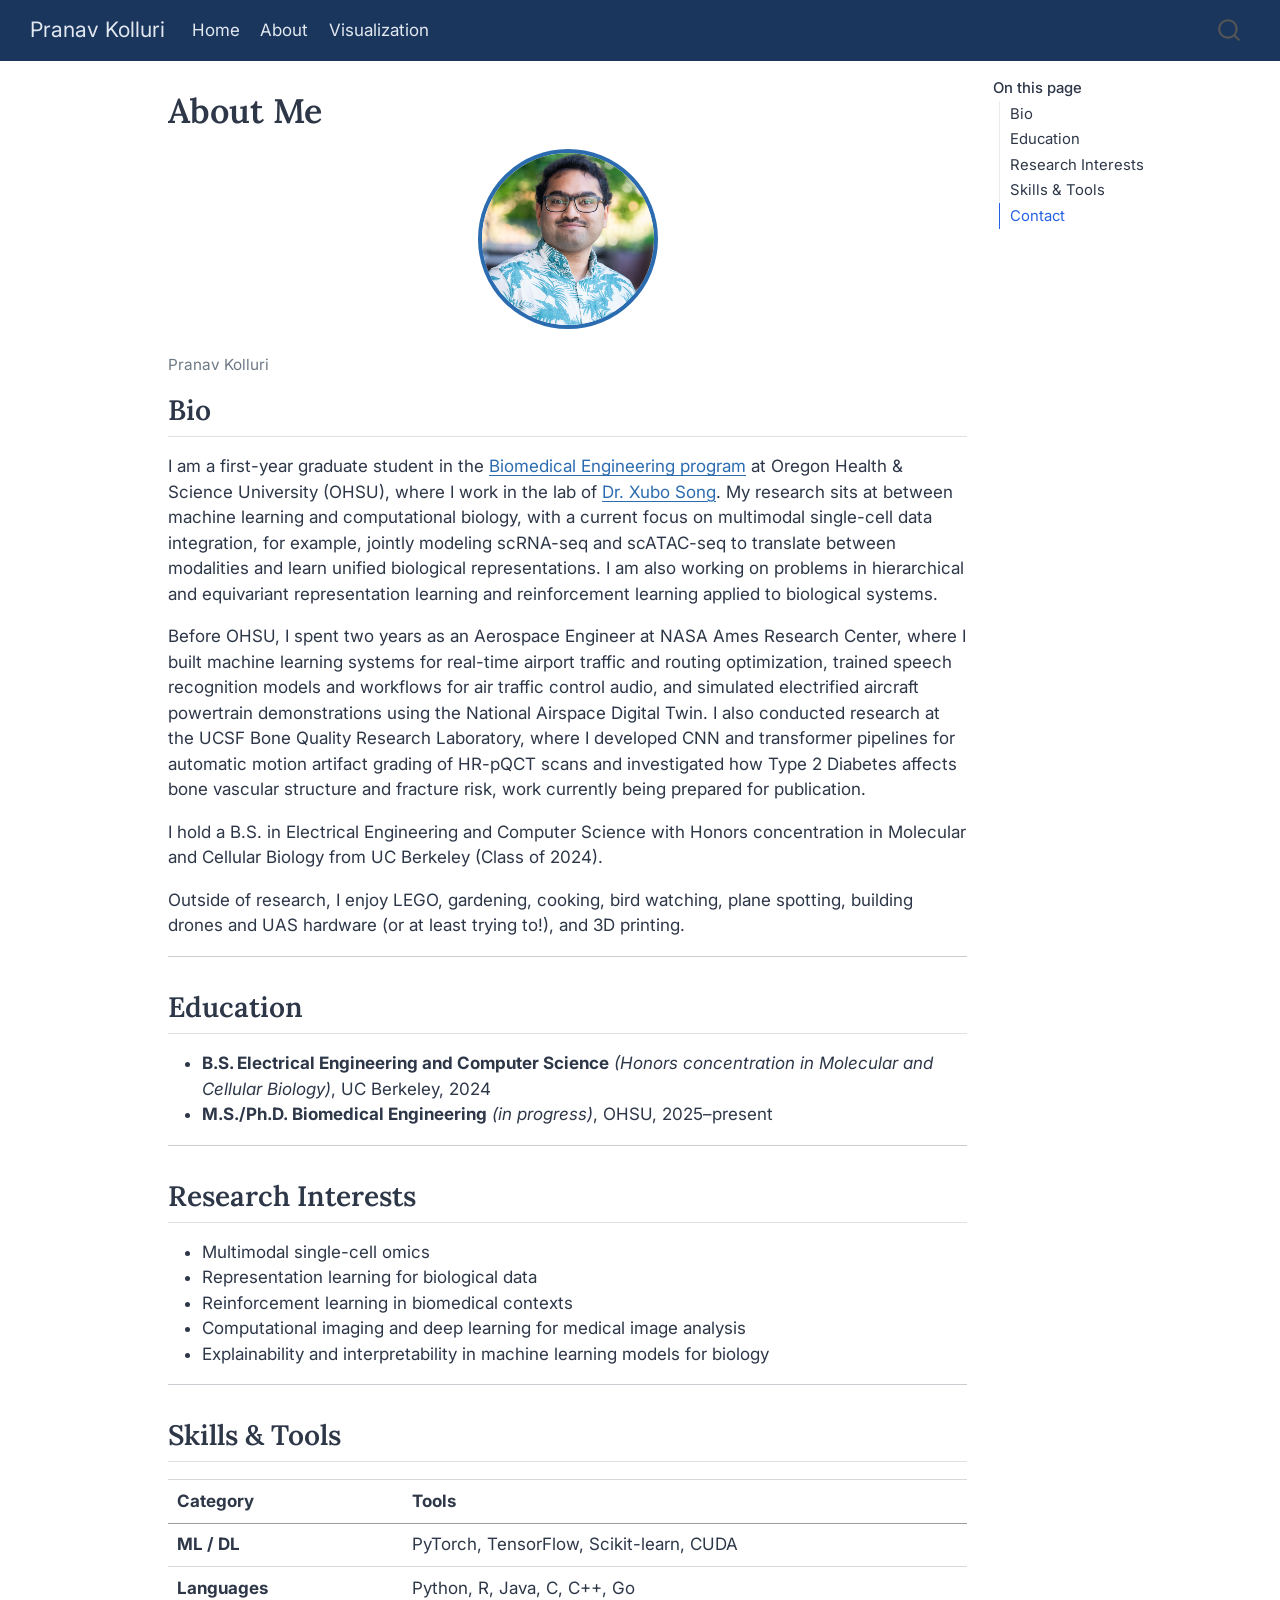
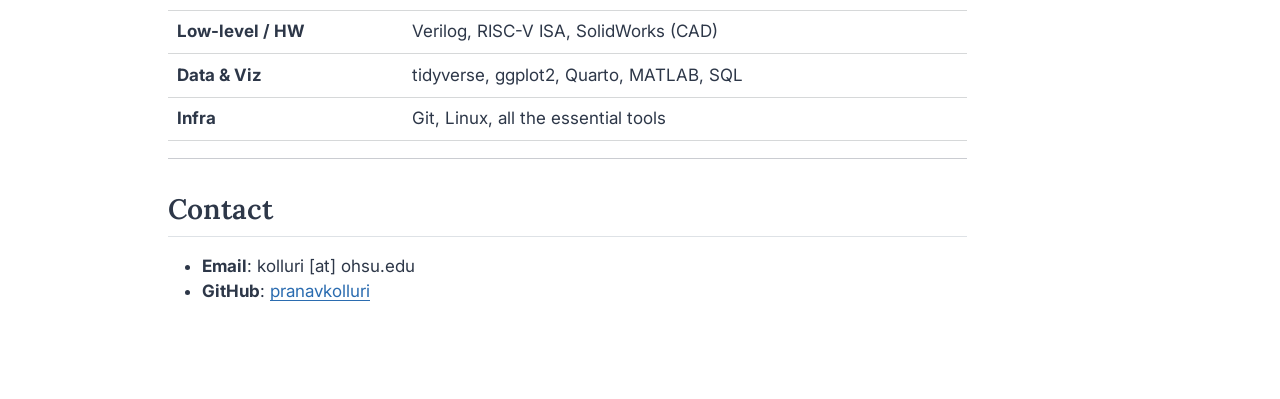
==== commit 83b3d364: "Updated about page, need to add more here/maybe try to find some public examples of work?" ====
--- a/docs/about.html
+++ b/docs/about.html
@@ -158,8 +158,8 @@
 </div>
 <section id="bio" class="level2">
 <h2 class="anchored" data-anchor-id="bio">Bio</h2>
-<p>I am a first-year graduate student in the <a href="https://www.ohsu.edu/school-of-medicine/biomedical-engineering">Biomedical Engineering program</a> at Oregon Health &amp; Science University (OHSU), where I work in the lab of <a href="https://www.ohsu.edu/people/xubo-song-phd">Dr.&nbsp;Xubo Song</a>. My research sits at the intersection of machine learning and computational biology, with a current focus on multimodal single-cell data integration, for example, jointly modeling scRNA-seq and scATAC-seq to translate between modalities and learn unified biological representations. I am also working on problems in hierarchical and equivariant representation learning and reinforcement learning applied to biological systems.</p>
-<p>Before OHSU, I spent two years as an Aerospace Engineer at NASA Ames Research Center, where I built machine learning systems for real-time flight optimization, trained speech recognition models for air traffic control audio, and simulated electrified aircraft powertrain demonstrations using the National Airspace Digital Twin. I also conducted research at the UCSF Bone Quality Research Laboratory, where I developed CNN and transformer pipelines for automatic motion artifact grading of HR-pQCT scans and investigated how Type 2 Diabetes affects bone vascular structure and fracture risk, work currently being prepared for publication.</p>
+<p>I am a first-year graduate student in the <a href="https://www.ohsu.edu/school-of-medicine/biomedical-engineering">Biomedical Engineering program</a> at Oregon Health &amp; Science University (OHSU), where I work in the lab of <a href="https://www.ohsu.edu/people/xubo-song-phd">Dr.&nbsp;Xubo Song</a>. My research sits at between machine learning and computational biology, with a current focus on multimodal single-cell data integration, for example, jointly modeling scRNA-seq and scATAC-seq to translate between modalities and learn unified biological representations. I am also working on problems in hierarchical and equivariant representation learning and reinforcement learning applied to biological systems.</p>
+<p>Before OHSU, I spent two years as an Aerospace Engineer at NASA Ames Research Center, where I built machine learning systems for real-time airport traffic and routing optimization, trained speech recognition models and workflows for air traffic control audio, and simulated electrified aircraft powertrain demonstrations using the National Airspace Digital Twin. I also conducted research at the UCSF Bone Quality Research Laboratory, where I developed CNN and transformer pipelines for automatic motion artifact grading of HR-pQCT scans and investigated how Type 2 Diabetes affects bone vascular structure and fracture risk, work currently being prepared for publication.</p>
 <p>I hold a B.S. in Electrical Engineering and Computer Science with Honors concentration in Molecular and Cellular Biology from UC Berkeley (Class of 2024).</p>
 <p>Outside of research, I enjoy LEGO, gardening, cooking, bird watching, plane spotting, building drones and UAS hardware (or at least trying to!), and 3D printing.</p>
 <hr>
@@ -175,10 +175,11 @@
 <section id="research-interests" class="level2">
 <h2 class="anchored" data-anchor-id="research-interests">Research Interests</h2>
 <ul>
-<li>Multimodal single-cell omics (scRNA-seq × scATAC-seq integration and translation)</li>
+<li>Multimodal single-cell omics</li>
 <li>Representation learning for biological data</li>
 <li>Reinforcement learning in biomedical contexts</li>
 <li>Computational imaging and deep learning for medical image analysis</li>
+<li>Explainability and interpretability in machine learning models for biology</li>
 </ul>
 <hr>
 </section>
@@ -210,7 +211,7 @@
 </tr>
 <tr class="odd">
 <td><strong>Infra</strong></td>
-<td>Git, Linux</td>
+<td>Git, Linux, all the essential tools</td>
 </tr>
 </tbody>
 </table>
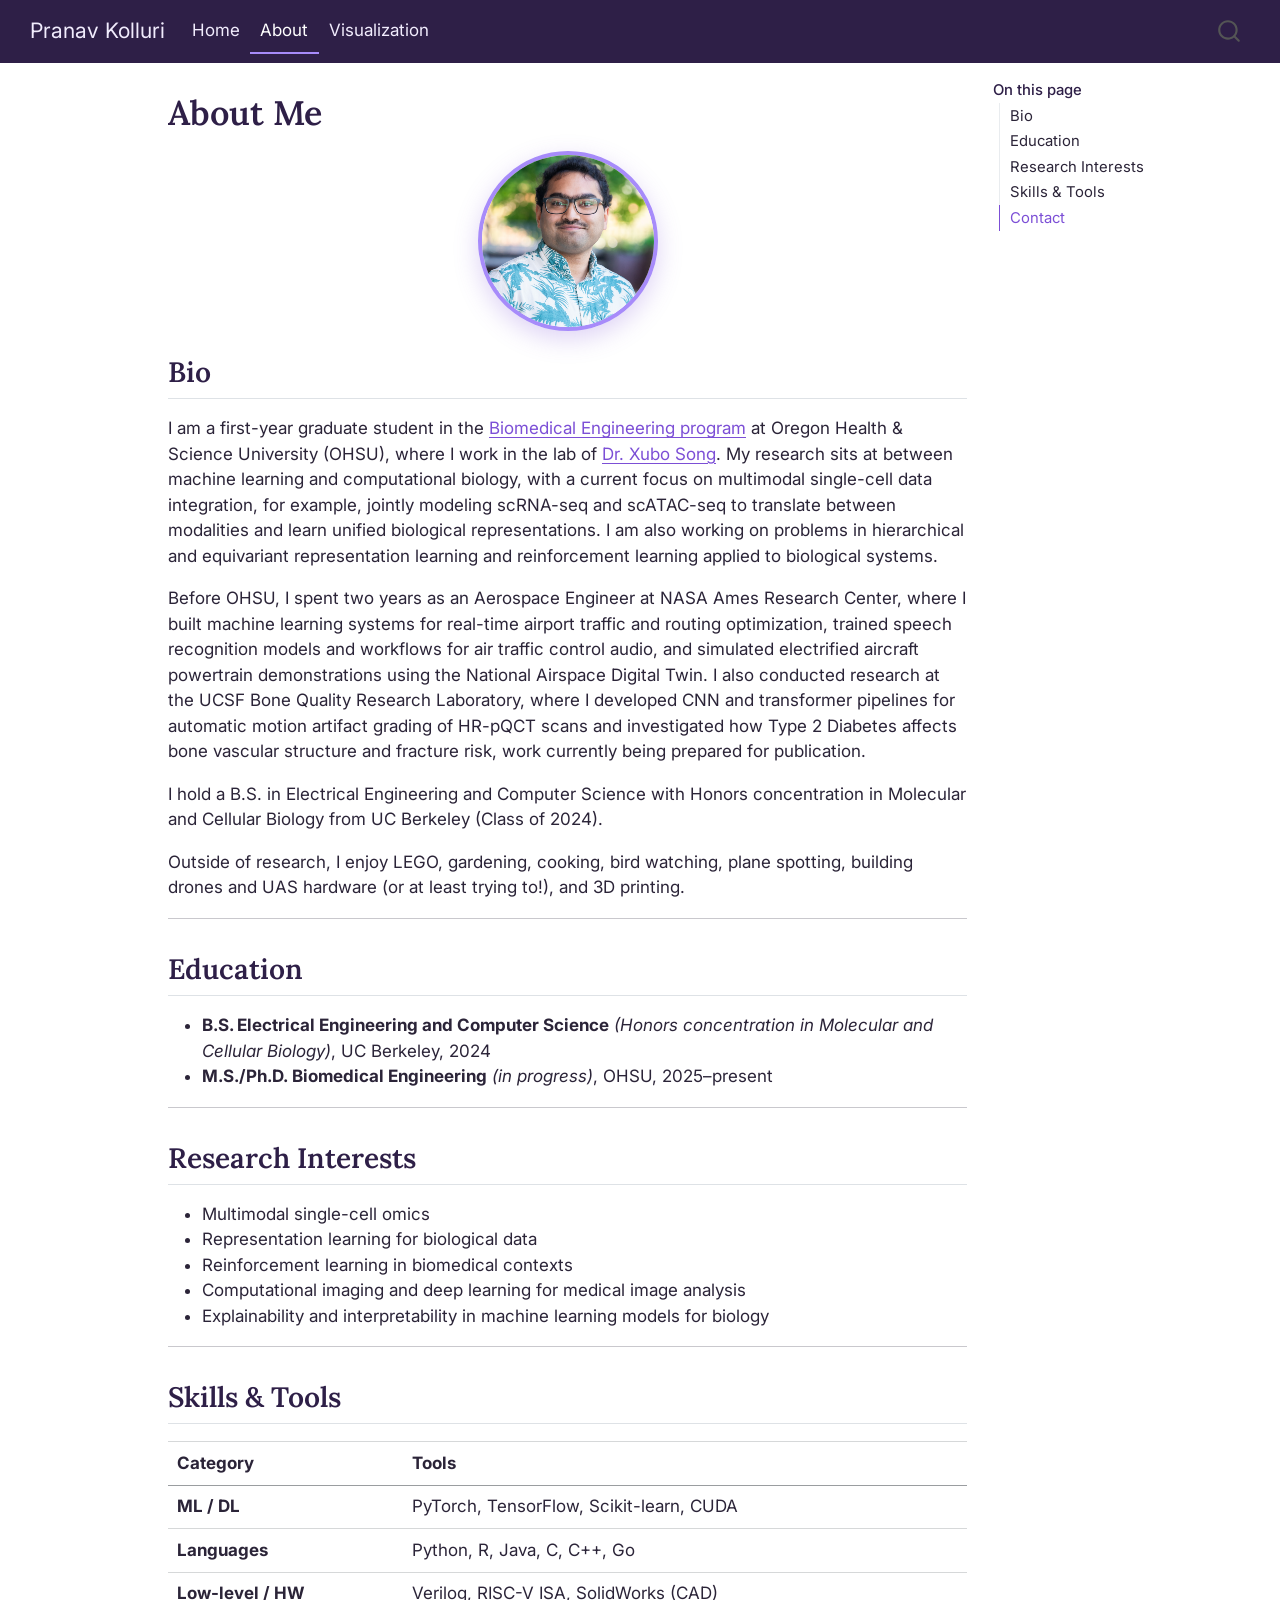
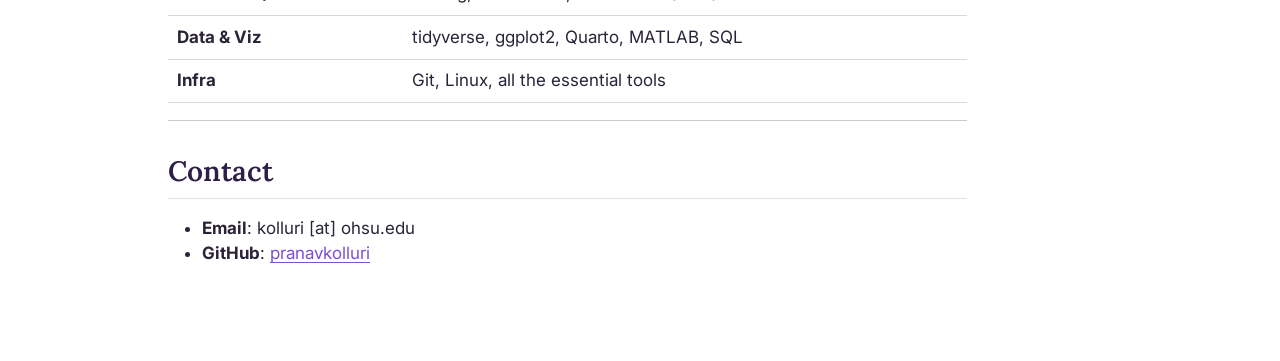
==== commit 718583f3: "Removed unneeded text" ====
--- a/docs/about.html
+++ b/docs/about.html
@@ -150,12 +150,7 @@
 </header>
 
 
-<div class="quarto-figure quarto-figure-center">
-<figure class="figure">
-<p><img src="pjk_headshot.jpg" class="profile-photo img-fluid figure-img"></p>
-<figcaption>Pranav Kolluri</figcaption>
-</figure>
-</div>
+<img src="pjk_headshot.jpg" alt="Pranav Kolluri" class="profile-photo">
 <section id="bio" class="level2">
 <h2 class="anchored" data-anchor-id="bio">Bio</h2>
 <p>I am a first-year graduate student in the <a href="https://www.ohsu.edu/school-of-medicine/biomedical-engineering">Biomedical Engineering program</a> at Oregon Health &amp; Science University (OHSU), where I work in the lab of <a href="https://www.ohsu.edu/people/xubo-song-phd">Dr.&nbsp;Xubo Song</a>. My research sits at between machine learning and computational biology, with a current focus on multimodal single-cell data integration, for example, jointly modeling scRNA-seq and scATAC-seq to translate between modalities and learn unified biological representations. I am also working on problems in hierarchical and equivariant representation learning and reinforcement learning applied to biological systems.</p>
--- a/docs/styles.css
+++ b/docs/styles.css
@@ -1,35 +1,80 @@
 @import url('https://fonts.googleapis.com/css2?family=Inter:ital,wght@0,300;0,400;0,600;1,400&family=Lora:wght@400;600&display=swap');
+
+:root {
+  --plum-900: #2e1f47;
+  --plum-800: #3d2a5c;
+  --purple-700: #5b3d99;
+  --purple-600: #7c4fd6;
+  --purple-500: #8f5fe8;
+  --lavender-400: #a78bfa;
+  --lavender-300: #c4b5fd;
+  --lavender-100: #f1ecfd;
+  --lavender-50: #f8f5fe;
+  --ink: #2b2438;
+  --ink-soft: #5a5268;
+}
 
 body {
   font-family: 'Inter', sans-serif;
   font-weight: 400;
-  color: #2d3748;
+  color: var(--ink);
 }
 
 h1, h2, h3, h4 {
   font-family: 'Lora', serif;
   font-weight: 600;
+  color: var(--plum-900);
 }
 
 .navbar {
-  background-color: #1a365d !important;
+  background-color: var(--plum-900) !important;
 }
 
 .navbar-brand, .navbar .nav-link {
-  color: #e2e8f0 !important;
+  color: var(--lavender-100) !important;
 }
 
 .navbar .nav-link:hover {
   color: #ffffff !important;
 }
 
+.navbar .nav-link.active {
+  color: #ffffff !important;
+  border-bottom: 2px solid var(--lavender-400);
+}
+
+/* ---- TOC sidebar (overrides bootstrap's hardcoded blue) ---- */
+
+.sidebar nav[role="doc-toc"] ul > li > a.active,
+.sidebar nav[role="doc-toc"] ul > li > ul > li > a.active {
+  border-left-color: var(--purple-600) !important;
+  color: var(--purple-600) !important;
+}
+
+.sidebar nav[role="doc-toc"] ul > li > a:hover,
+.sidebar nav[role="doc-toc"] ul > li > ul > li > a:hover {
+  color: var(--purple-600) !important;
+}
+
 a {
-  color: #2b6cb0;
+  color: var(--purple-600);
 }
 
 a:hover {
-  color: #1a365d;
-}
+  color: var(--plum-800);
+}
+
+::selection {
+  background: var(--lavender-300);
+}
+
+code {
+  font-size: 0.875em;
+  color: var(--purple-700);
+  background-color: var(--lavender-50);
+}
+
+/* ---- Hero / homepage ---- */
 
 .hero-text {
   padding: 2rem 0 1rem 0;
@@ -41,11 +86,158 @@
   height: 180px;
   object-fit: cover;
   object-position: center 20%;
-  border: 4px solid #2b6cb0;
+  border: 4px solid var(--lavender-400);
+  box-shadow: 0 8px 24px rgba(124, 79, 214, 0.25);
   display: block;
   margin: 0 auto 1.5rem auto;
 }
 
-code {
-  font-size: 0.875em;
-}
+.hero {
+  text-align: center;
+  padding: 1rem 0 2.5rem 0;
+}
+
+.hero .eyebrow {
+  text-transform: uppercase;
+  letter-spacing: 0.12em;
+  font-size: 0.78rem;
+  font-weight: 600;
+  color: var(--purple-600);
+  margin-bottom: 0.5rem;
+}
+
+.hero h1 {
+  font-size: 2.4rem;
+  margin-bottom: 0.25rem;
+}
+
+.hero .tagline {
+  font-size: 1.15rem;
+  color: var(--ink-soft);
+  font-weight: 400;
+  margin-bottom: 1.25rem;
+}
+
+.hero .intro {
+  max-width: 640px;
+  margin: 0 auto;
+  color: var(--ink);
+  line-height: 1.65;
+}
+
+.button-row {
+  display: flex;
+  flex-wrap: wrap;
+  justify-content: center;
+  gap: 0.75rem;
+  margin-top: 1.5rem;
+}
+
+.btn-pill {
+  display: inline-flex;
+  align-items: center;
+  gap: 0.4rem;
+  padding: 0.55rem 1.3rem;
+  border-radius: 999px;
+  font-size: 0.92rem;
+  font-weight: 600;
+  text-decoration: none !important;
+  transition: transform 0.15s ease, box-shadow 0.15s ease, background-color 0.15s ease;
+}
+
+.btn-pill.primary {
+  background-color: var(--purple-600);
+  color: #ffffff !important;
+}
+
+.btn-pill.primary:hover {
+  background-color: var(--plum-800);
+  transform: translateY(-1px);
+  box-shadow: 0 6px 16px rgba(124, 79, 214, 0.35);
+}
+
+.btn-pill.secondary {
+  background-color: var(--lavender-100);
+  color: var(--plum-800) !important;
+}
+
+.btn-pill.secondary:hover {
+  background-color: var(--lavender-300);
+  transform: translateY(-1px);
+}
+
+/* ---- Focus / research tags ---- */
+
+.section-label {
+  text-align: center;
+  font-size: 0.78rem;
+  text-transform: uppercase;
+  letter-spacing: 0.12em;
+  font-weight: 600;
+  color: var(--purple-600);
+  margin: 3rem 0 1rem 0;
+}
+
+.tag-row {
+  display: flex;
+  flex-wrap: wrap;
+  justify-content: center;
+  gap: 0.6rem;
+  margin-bottom: 2rem;
+}
+
+.tag {
+  display: inline-block;
+  white-space: nowrap;
+  background-color: var(--lavender-50);
+  border: 1px solid var(--lavender-300);
+  color: var(--plum-800);
+  padding: 0.35rem 0.9rem;
+  border-radius: 999px;
+  font-size: 0.85rem;
+  font-weight: 500;
+}
+
+/* ---- Cards ---- */
+
+.card-row {
+  display: grid;
+  grid-template-columns: repeat(auto-fit, minmax(220px, 1fr));
+  gap: 1.1rem;
+  margin: 1.5rem 0 2.5rem 0;
+}
+
+.info-card {
+  display: block;
+  padding: 1.4rem 1.3rem;
+  border-radius: 14px;
+  background-color: var(--lavender-50);
+  border: 1px solid var(--lavender-100);
+  text-decoration: none !important;
+  transition: transform 0.15s ease, box-shadow 0.15s ease, border-color 0.15s ease;
+  color: var(--ink) !important;
+}
+
+.info-card:hover {
+  transform: translateY(-3px);
+  border-color: var(--lavender-400);
+  box-shadow: 0 10px 24px rgba(124, 79, 214, 0.18);
+}
+
+.info-card .card-icon {
+  font-size: 1.5rem;
+  margin-bottom: 0.5rem;
+  display: block;
+}
+
+.info-card h3 {
+  font-size: 1.05rem;
+  margin: 0 0 0.35rem 0;
+  color: var(--plum-800);
+}
+
+.info-card p {
+  font-size: 0.88rem;
+  color: var(--ink-soft);
+  margin: 0;
+}
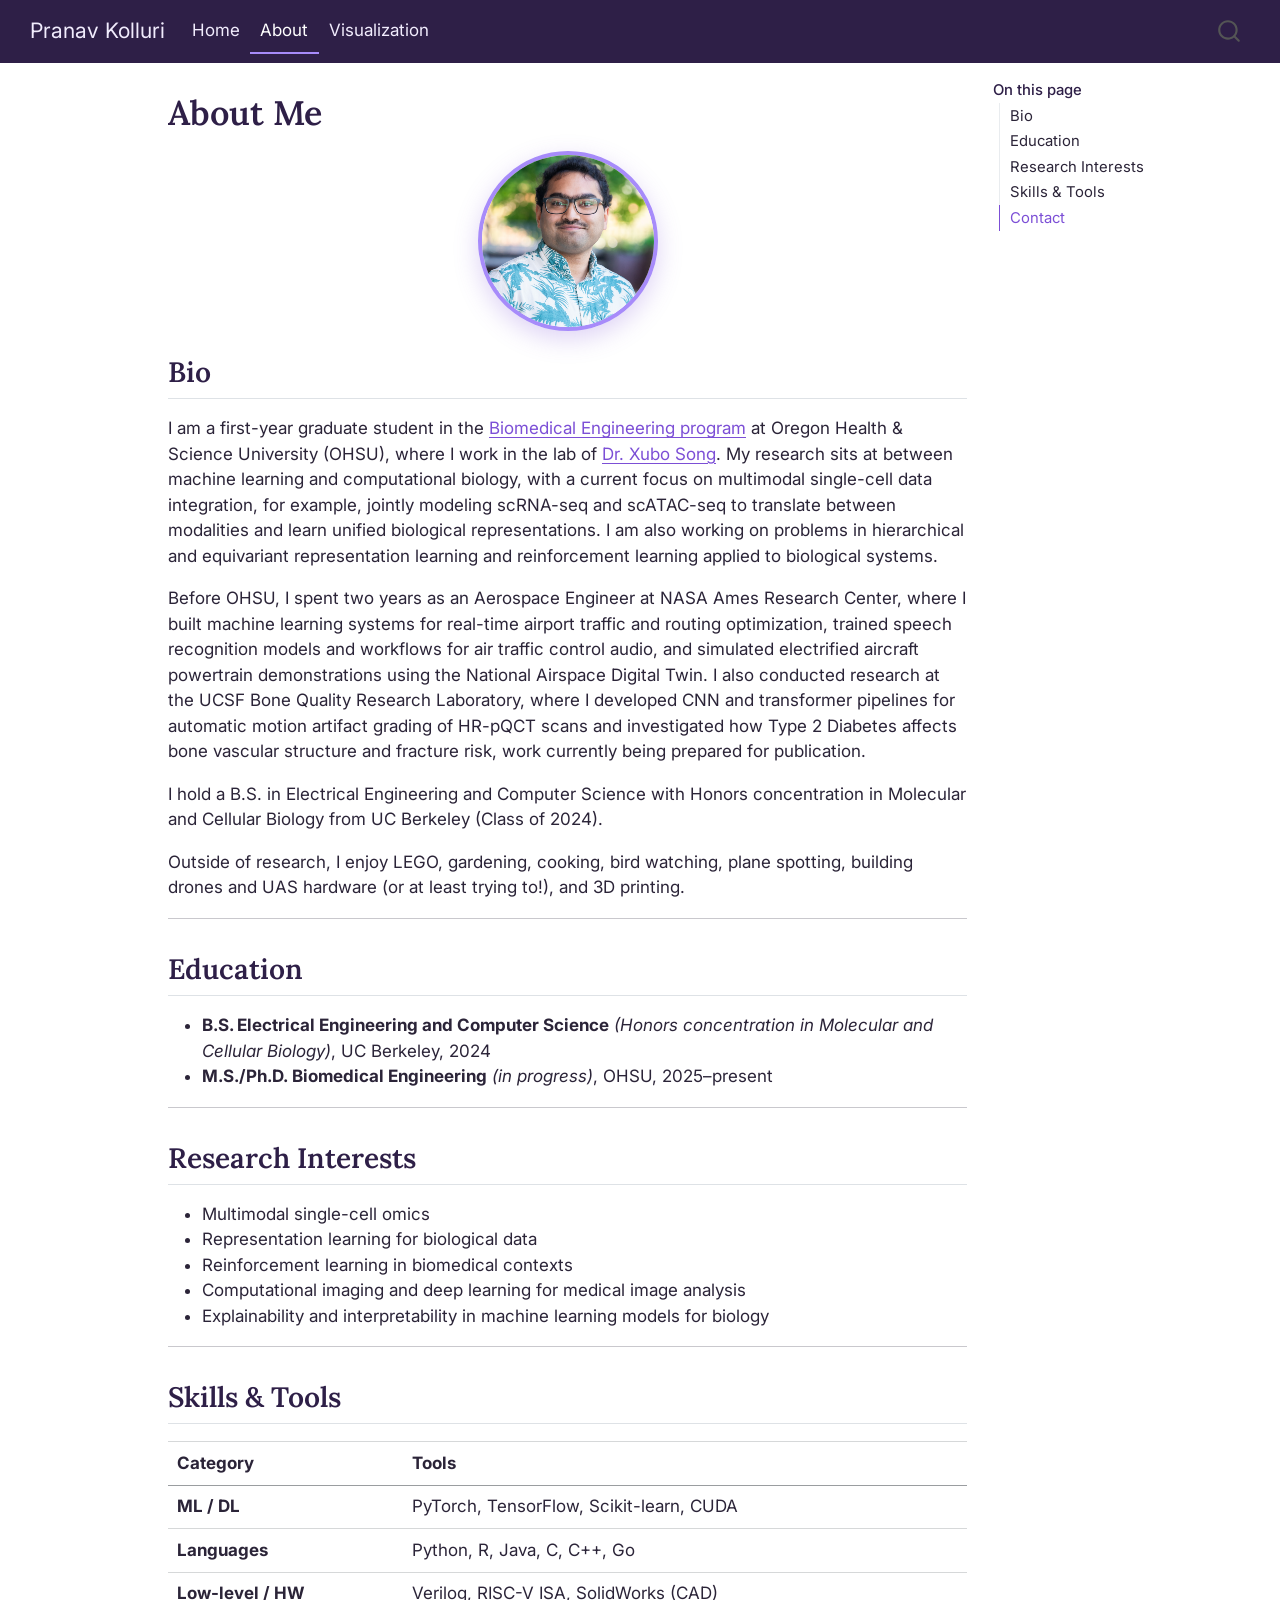
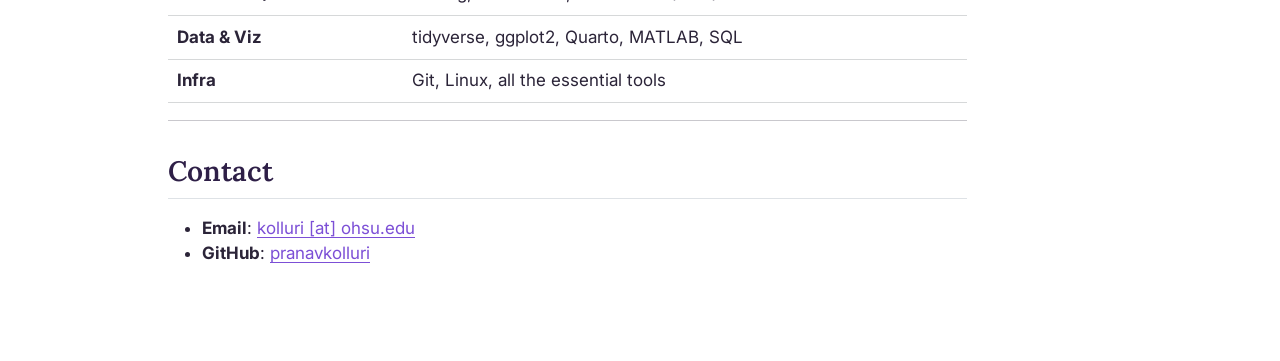
==== commit 48c26962: "reworked to obfuscate email in html" ====
--- a/docs/about.html
+++ b/docs/about.html
@@ -215,7 +215,7 @@
 <section id="contact" class="level2">
 <h2 class="anchored" data-anchor-id="contact">Contact</h2>
 <ul>
-<li><strong>Email</strong>: kolluri [at] ohsu.edu</li>
+<li><strong>Email</strong>: <a href="#" data-email-user="kolluri" data-email-domain="ohsu.edu">kolluri [at] ohsu.edu</a></li>
 <li><strong>GitHub</strong>: <a href="https://github.com/pranavkolluri">pranavkolluri</a></li>
 </ul>
 
@@ -223,6 +223,14 @@
 </section>
 
 </main> <!-- /main -->
+<script>
+document.addEventListener("DOMContentLoaded", function () {
+  document.querySelectorAll("[data-email-user]").forEach(function (el) {
+    var address = el.getAttribute("data-email-user") + "@" + el.getAttribute("data-email-domain");
+    el.setAttribute("href", "mailto:" + address);
+  });
+});
+</script>
 <script id="quarto-html-after-body" type="application/javascript">
   window.document.addEventListener("DOMContentLoaded", function (event) {
     const icon = "";
